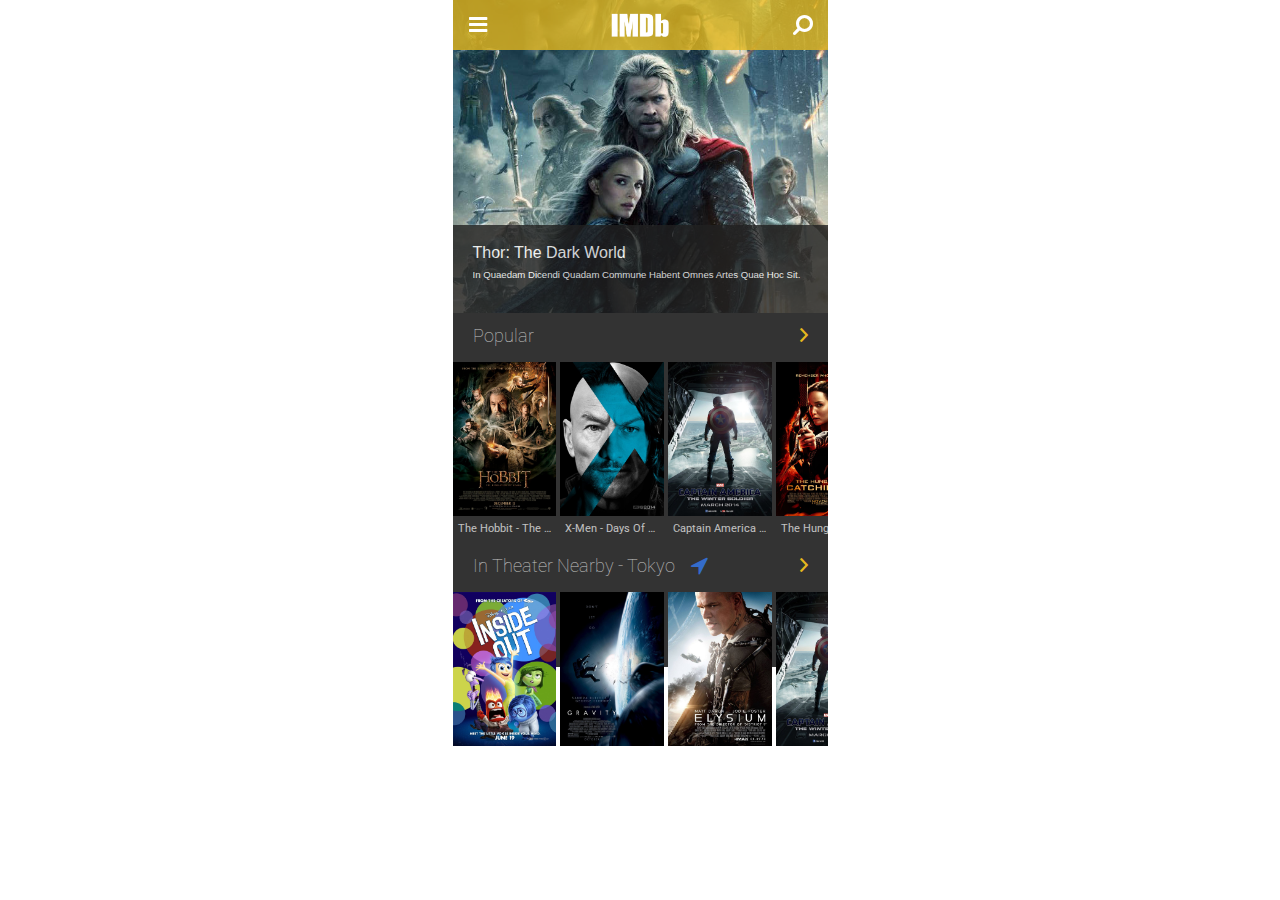
==== index.html @ d5edc2b2 "Change format of index page to iphone" ====
<!DOCTYPE html>
<html>
 <head lang="en">
   <title> IMDb Redesign App by Roy Soetantio </title>
   <meta charset="utf-8">
   <meta name="viewport" content="width = device-width, initial-scale=1">
   <link rel="stylesheet" type="text/css" href="assets/sass/main.css">
   <link rel="stylesheet" href="assets/sass/font-awesome/css/font-awesome.min.css">
   <link rel="stylesheet" href="assets/sass/ionicons/css/ionicons.min.css">
 </head>
 <body>
   <div class="page">
   <header class="header">
     <div class="header__top">
       <div class="i-container"><i class="fa fa-bars fa-lg" aria-hidden="true"></i></div>
       <div class="logo__container">
         <a href="index.html"><img class="logo__img" src="assets/images/imdb_logo_noborder.png"></a>
       </div>
       <div class="search__container">
         <input class="search__input" type="search" placeholder="Search" autofocus>
       </div>
       <div class="i-container"><i class="fa fa-search fa-lg fa-rotate-90" aria-hidden="true"></i></div>
     </div>
     <nav class="nav header__nav is-hidden">
       <ul class="nav__list">
         <li class="nav__item"><a class="nav__link active" href="movie.html">movies</a></li>
         <li class="nav__item"><a class="nav__link" href="tv.html">TV</a></li>
         <li class="nav__item"><a class="nav__link" href="celeb.html">celebs</a></li>
       </ul>
     </nav>
   </header>
   <section class="hero slider">
     <div class="hero__wrap slide-viewer">
       <div class="slide-group">
         <div class="hero__slide">
           <picture>
             <source media="(min-width: 900px)" srcset="assets/images/thor_poster_resize.jpg">
             <source media="(min-width: 650px)" srcset="assets/images/thor_poster_resize.jpg">
               <a href="thor.html">
                 <img class="hero__img" src="assets/images/thor_poster_resize.jpg" alt="X as Thors holding Natalie Portman as Y on the movie banner" sizes="100vw">
               </a>
           </picture>
           <div class="hero__title"> Thor: the dark world <br>
             <span class="hero__sub">
               In quaedam dicendi quadam commune habent omnes artes quae hoc sit.
             </span>
           </div>
         </div>
         <div class="hero__slide hero__slide2">
          <picture>
            <source media="(min-width: 900px)" srcset="assets/images/croods_poster_bis_resize.jpg">
            <source media="(min-width: 650px)" srcset="assets/images/croods_poster_bis_resize.jpg">
              <a href="croods.html">
                <img class="hero__img" src="assets/images/croods_poster_bis_resize.jpg" alt="the croods poster" sizes="100vw">
              </a>
          </picture>
          <div class="hero__title"> The Croods <br>
            <span class="hero__sub">
              In quaedam dicendi quadam commune habent omnes artes quae hoc sit.
            </span>
          </div>
         </div>
         <div class="hero__slide hero__slide3">
          <picture>
            <source media="(min-width: 900px)" srcset="assets/images/john_wick_2_poster_resize.jpg">
            <source media="(min-width: 650px)" srcset="assets/images/john_wick_2_poster_resize.jpg">
              <a href="johnwick2.html">
                <img class="hero__img" src="assets/images/john_wick_2_poster_resize.jpg" alt="John Wick 2 poster" sizes="100vw">
              </a>
          </picture>
          <div class="hero__title"> John Wick 2 <br>
           <span class="hero__sub">
             In quaedam dicendi quadam commune habent omnes artes quae hoc sit.
           </span>
         </div>
        </div>
       </div><!-- slide-group -->
       <div class="slide-buttons"></div>
     </div><!-- slide-viewer -->
   </section>
   <section>
     <div class="section__title">
       <h3 class="section__name">popular</h3>
       <div class="icon__greater ion-chevron-right"></div>
     </div>
   </section>
   <section class="posters__window">
     <div class="posters__container">
       <div class="poster">
         <img class="poster__img"
         src="assets/images/the_hobbit_poster.jpg"
         alt="the hobbit - the desolation of smaug poster"
         size= "33vw">
         <h5 class="poster__name"> the hobbit - the desolation of smaug </h5>
       </div>
       <div class="poster">
         <img class="poster__img"
         src="assets/images/xmen_days_poster.jpg"
         alt="x-men - days of future past poster"
         size= "33vw">
         <h5 class="poster__name"> x-men - days of future past </h5>
       </div>
       <div class="poster">
         <img class="poster__img"
         src="assets/images/captain_america_winter_poster.jpg"
         alt="captain america - winter soldier poster"
         size= "33vw">
         <h5 class="poster__name"> captain america - winter soldier </h5>
       </div>
       <div class="poster">
         <img class="poster__img"
         src="assets/images/hunger_games_poster.jpg"
         alt="the hunger games - catching fire poster"
         size= "33vw">
         <h5 class="poster__name"> the hunger games - catching fire </h5>
       </div>
       <div class="poster">
         <img class="poster__img"
         src="assets/images/croods_poster.jpg"
         alt="the croods poster"
         size= "33vw">
         <h5 class="poster__name"> the croods </h5>
       </div>
       <div class="poster">
         <img class="poster__img"
         src="assets/images/john_wick_2_poster.jpg"
         alt="john wick 2 poster"
         size= "33vw">
         <h5 class="poster__name"> john wick 2 </h5>
       </div>
       <div class="poster">
         <img class="poster__img"
         src="assets/images/blade_runner_2049_poster.jpg"
         alt="blade runner 2049 poster"
         size= "33vw">
         <h5 class="poster__name"> blade runner 2049 </h5>
       </div>
     </div>
   </section>
   <section>
     <div class="section__title">
       <h3 class="section__name"> in theater nearby - tokyo</h3>
       <i class="fa-lg fa fa-location-arrow" aria-hidden="true"></i>
       <div class="icon__greater ion-chevron-right"></div>
     </div>
   </section>
   <section class="posters__window">
     <div class="posters__container">
       <div class="poster">
         <img class="poster__img"
         src="assets/images/inside_out_poster.jpg"
         alt="inside out poster"
         size= "33vw">
         <h5 class="poster__name"> inside out </h5>
       </div>
       <div class="poster">
         <img class="poster__img"
         src="assets/images/gravity_poster.jpg"
         alt="gravity poster"
         size= "33vw">
         <h5 class="poster__name"> gravity </h5>
       </div>
       <div class="poster">
         <img class="poster__img"
         src="assets/images/elysium_poster.jpg"
         alt="elysium poster"
         size= "33vw">
         <h5 class="poster__name"> elysium </h5>
       </div>
       <div class="poster">
         <img class="poster__img"
         src="assets/images/captain_america_winter_poster.jpg"
         alt="the hunger games - mockingjay part 2 poster"
         size= "33vw">
         <h5 class="poster__name"> the hunger games - mockingjay part 2 </h5>
       </div>
       <div class="poster">
         <img class="poster__img"
         src="assets/images/captain_america_winter_poster.jpg"
         alt="the hunger games - mockingjay part 2 poster"
         size= "33vw">
         <h5 class="poster__name"> the hunger games - mockingjay part 2 </h5>
       </div>
       <div class="poster">
         <img class="poster__img"
         src="assets/images/captain_america_winter_poster.jpg"
         alt="the hunger games - mockingjay part 2 poster"
         size= "33vw">
         <h5 class="poster__name"> the hunger games - mockingjay part 2 </h5>
       </div>
       <div class="poster">
         <img class="poster__img"
         src="assets/images/captain_america_winter_poster.jpg"
         alt="the hunger games - mockingjay part 2 poster"
         size= "33vw">
         <h5 class="poster__name"> the hunger games - mockingjay part 2 </h5>
       </div>
     </div>
   </section>
   <section>
   </div>

     <script src="assets/scripts/jquery-3.2.1.min.js"></script>
   <script src="assets/scripts/main.js"></script>
 </body>
 </html>
---- assets/sass/main.css ----
/* ----------------------------------------------- RESET
*/
/* http://meyerweb.com/eric/tools/css/reset/
   2. v2.0 | 20110126 License: none (public domain)
*/
@import url("https://fonts.googleapis.com/css?family=Roboto:100,400,700");
@import url("https://fonts.googleapis.com/css?family=Roboto");
html, body, div, span, applet, object, iframe,
h1, h2, h3, h4, h5, h6, p, blockquote, pre,
a, abbr, acronym, address, big, cite, code,
del, dfn, em, img, ins, kbd, q, s, samp,
small, strike, strong, sub, sup, tt, var,
b, u, i, center,
dl, dt, dd, ol, ul, li,
fieldset, form, label, legend,
table, caption, tbody, tfoot, thead, tr, th, td,
article, aside, canvas, details, embed,
figure, figcaption, footer, header, hgroup,
menu, nav, output, ruby, section, summary,
time, mark, audio, video {
  margin: 0;
  padding: 0;
  border: 0;
  font-size: 100%;
  font: inherit;
  vertical-align: baseline; }

/* HTML5 display-role reset for older browsers */
article, aside, details, figcaption, figure,
footer, header, hgroup, menu, nav, section {
  display: block; }

body {
  line-height: 1; }

ol, ul {
  list-style: none; }

blockquote, q {
  quotes: none; }

blockquote:before, blockquote:after,
q:before, q:after {
  content: '';
  content: none; }

table {
  border-collapse: collapse;
  border-spacing: 0; }

/* ---------------------------------------------- LAYOUT
*/
.clearfix:before,
.clearfix:after {
  content: "";
  display: table; }

.clearfix:after {
  clear: both; }

.clearfix {
  clear: both;
  *zoom: 1; }

.logo__container, .search__container, .i-container {
  min-height: 50px;
  min-width: 50px;
  line-height: 50px; }

.logo__container, .search__container {
  color: #fff;
  text-align: center; }

.hero__title, .hero__sub, .section__name, .poster__name, .title__name_date, .infos__items {
  white-space: nowrap;
  text-overflow: ellipsis;
  overflow: hidden; }

/* ------------------------------------------------ BASE
*/
.page {
  position: relative;
  max-width: 375px;
  height: 667px;
  margin: 0 auto;
  background-color: #333;
  color: #fff; }

a {
  display: block;
  text-decoration: none;
  color: #212121; }

img {
  display: block;
  max-width: 100%;
  height: auto; }

.i-container {
  max-height: 50px;
  max-width: 50px;
  text-align: center;
  cursor: pointer; }

/* ------------------------------------------- typo
(on a 16pixels font-size format)
*/
body {
  font-family: Arial, Helvetica, sans-serif;
  font-size: 16px;
  line-height: 1.5;
  font-weight: 400; }

h1 {
  font-size: 32px; }

h2 {
  font-size: 24px; }

h3 {
  font-size: 18px; }

h4 {
  font-size: 16px; }

h5 {
  font-size: 14px; }

h6 {
  font-size: 13px; }

strong {
  font-weight: 700; }

cite, em {
  font-style: italic; }

/* ---------------------------------------------- LAYOUT
*/
*,
*::before,
*::after {
  -webkit-box-sizing: border-box;
  -moz-box-sizing: border-box;
  -ms-box-sizing: border-box; }

/* --------------------------------------------- MODULES
*/
/* ---------------------------------- header-top
*/
.header {
  position: fixed;
  width: 375px;
  background-color: #e6b91e;
  /*for browser support if transparent not supported*/
  background-color: rgba(230, 185, 30, 0.8);
  z-index: 6; }

.header__top {
  display: flex; }

.logo__container {
  display: flex;
  width: calc(100% - 100px);
  justify-content: center;
  align-items: center; }

.logo__img {
  max-width: 70px;
  max-height: 70px; }

.search__container {
  display: none;
  width: calc(100% - 70px - 50px);
  padding: 0 10px; }

.search__input {
  width: 100%;
  outline: none;
  border: none;
  border-bottom: 1px solid #fff;
  background-color: transparent;
  color: #fff;
  font-size: 1em;
  text-transform: capitalize; }

.search__input::placeholder {
  color: #fff; }

/* ----------------------------------------- nav
*/
.nav__list {
  display: flex;
  padding: 5px; }

.nav__item {
  flex: 1;
  text-align: center; }

.nav__link {
  flex: 1;
  padding: 5px;
  border-radius: 4px;
  border-right: 1px solid rgba(230, 185, 30, 0.7);
  background-color: rgba(0, 0, 0, 0.2);
  color: #fff;
  text-transform: capitalize;
  font-family: "Calibri", sans-serif;
  font-size: 0.9em; }

.nav__link.active, .nav__link:hover {
  background-color: #fff;
  opacity: .9;
  color: #000; }

/* ---------------------------------------- hero
*/
.slide-viewer,
.hero__window {
  position: relative;
  overflow: hidden; }

.slide-group {
  width: 300%;
  display: flex;
  flex-wrap: nowrap; }

.hero__slide {
  display: none;
  width: calc(100%/3); }
  .hero__slide:first-child {
    display: block; }

.hero__content {
  width: 100vw;
  border-bottom: 2px solid #e6b91e; }

.hero__img {
  width: 100vw; }

.hero__title {
  position: absolute;
  bottom: 0;
  width: 100%;
  /* for the hero__title ellipsis to work */
  padding: 20px 20px 30px;
  background-color: #212121;
  opacity: 0.8;
  color: #fff;
  text-transform: capitalize;
  font-family: "Lucida Grande", sans-serif;
  font-size: 1em;
  font-weight: 400;
  line-height: 1;
  z-index: 1; }

.hero__sub {
  display: inline-block;
  /* for the hero__title ellipsis to work */
  width: 100%;
  /* for the hero__title ellipsis to work */
  margin-top: 9px;
  font-size: .6em;
  line-height: 1; }

.slide-buttons {
  position: absolute;
  bottom: 0;
  width: 100vw;
  text-align: center;
  z-index: 2; }

.slide_btn {
  border: none;
  outline: 0;
  background: none;
  color: silver;
  font-size: 150%;
  line-height: 0.5em;
  opacity: 0.8; }

.slide_btn.active, .slide_btn:hover {
  border: none;
  color: #e6b91e;
  cursor: pointer; }

/* ------------------------------------- section
*/
.section__title {
  display: flex;
  justify-content: flex-start;
  align-items: center;
  padding: 10px 20px; }

.section__name, .poster__name, .title__name_date, .infos__items {
  font-family: 'Roboto', sans-serif;
  font-weight: 100;
  font-size: 1.1em;
  opacity: 0.7;
  text-transform: capitalize; }

.section__title i:only-of-type {
  color: #346CCB;
  /*color: $main-bg;*/
  min-width: 50px;
  text-align: center; }

.icon__greater {
  color: #e6b91e;
  margin-left: auto; }

/* ------------------------------------- posters
*/
.posters__window {
  width: 100%;
  overflow-x: scroll;
  white-space: nowrap; }

.posters__container {
  width: 200%;
  display: flex;
  flex-wrap: nowrap; }

.poster {
  display: inline-block;
  width: calc((100% - 3%)/7);
  max-width: 214px;
  margin-right: .5%;
  border-top: 3px solid transparent; }
  .poster:last-child {
    margin-right: 0; }
  .poster:hover {
    background-color: #212121;
    opacity: 0.8;
    border-radius: 0 0 5px 5px;
    border-top: 3px solid #e6b91e; }

.poster__name {
  padding: 5px;
  font-size: .7em;
  font-weight: 400;
  letter-spacing: normal; }

/* --------------------------------------- title
*/
.title__overview {
  margin-top: 10px; }

.title__watchlist > i {
  height: 50px;
  line-height: 50px;
  font-size: 50px;
  color: #e6b91e; }

.title__watchlist {
  display: inline-block;
  vertical-align: top;
  margin-left: calc(20px - (50px - 32.5px)/2);
  /* 20px margin without the space on the left of the icon (50px of container - 32.5 of icon and /2 to get one side)*/ }

#addToWatchlist {
  background-color: #e6b91e;
  border-radius: 10px;
  font-family: 'Roboto', sans-serif;
  font-size: 0.9em; }

#addToWatchlist i {
  color: green; }

.title__details {
  display: inline-block;
  vertical-align: top;
  height: 50px;
  letter-spacing: 0.08em; }

.title__name {
  text-transform: capitalize; }

.title__name_date {
  font-size: 1em; }

.infos__list {
  display: flex;
  align-items: center; }

.infos__items {
  padding: 0 5px;
  margin-right: 4px;
  font-size: 0.6em;
  border: 1px solid rgba(255, 255, 255, 0.7);
  border-radius: 8px; }

.infos__items_time {
  border: inherit; }

.title__synop {
  padding: 15px 20px;
  font-family: 'Roboto', sans-serif;
  font-weight: 100;
  font-size: 0.9em;
  text-align: justify;
  opacity: 0.8; }

.media {
  display: flex;
  flex-wrap: nowrap;
  width: 100%; }

.media__trailer {
  position: relative;
  width: 50%;
  margin-right: 1%; }
  .media__trailer a {
    color: #fff; }
  .media__trailer .i-container {
    position: absolute;
    top: calc(50% - (50px/2));
    left: calc(50% - (50px/2));
    opacity: 0.5; }
    .media__trailer .i-container:hover {
      opacity: 0.8; }
  .media__trailer .infos__items {
    position: absolute;
    top: 10%;
    left: 5%;
    color: #fff;
    opacity: 1; }

.media__pictures {
  position: relative;
  width: 50%; }
  .media__pictures a {
    color: #fff; }
  .media__pictures .i-container {
    position: absolute;
    top: calc(50% - (50px/2));
    left: calc(50% - (50px/2));
    opacity: 0.3; }
    .media__pictures .i-container:hover {
      opacity: 0.6; }
  .media__pictures .infos__items {
    position: absolute;
    top: 10%;
    left: 5%;
    color: #fff;
    opacity: 1; }

/* --------------------------------------------- STATES
*/
.is-hidden {
  display: none; }

.is-active {
  display: block; }

/*# sourceMappingURL=main.css.map */
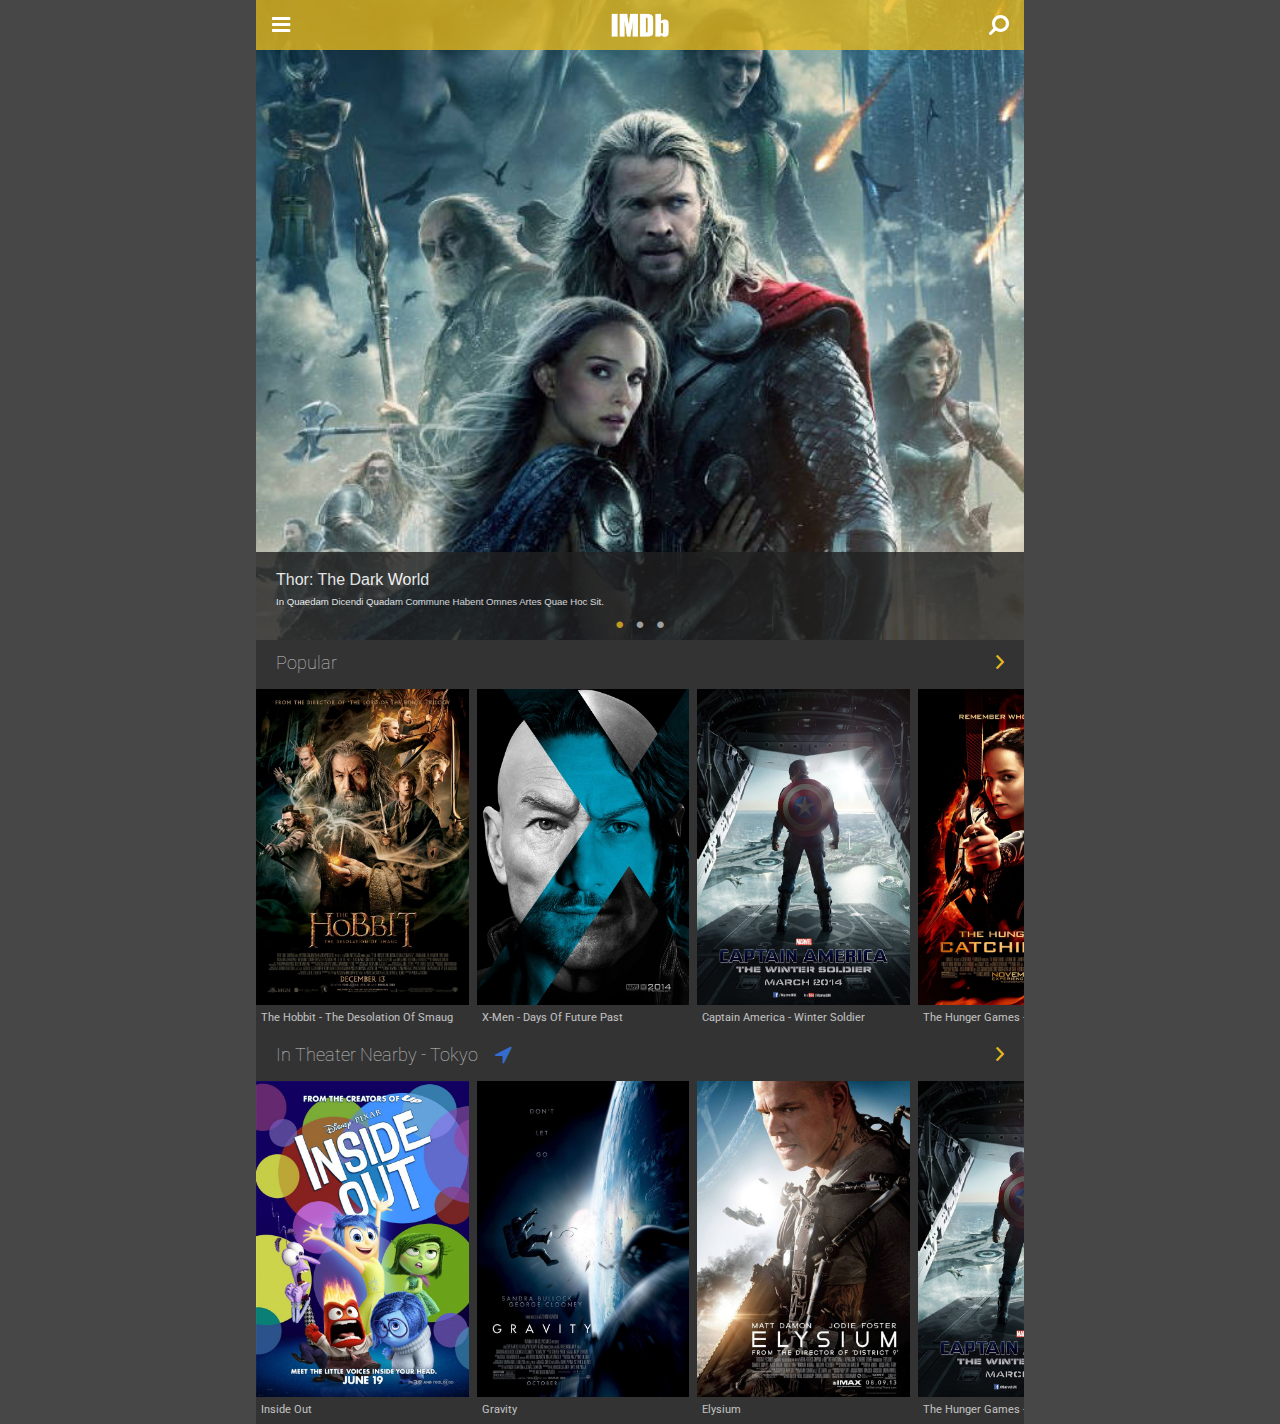
==== commit f7ec0794: "Set all the design to be responsive between 300px and 768px." ====
--- a/index.html
+++ b/index.html
@@ -10,197 +10,195 @@
  </head>
  <body>
    <div class="page">
-   <header class="header">
-     <div class="header__top">
-       <div class="i-container"><i class="fa fa-bars fa-lg" aria-hidden="true"></i></div>
-       <div class="logo__container">
-         <a href="index.html"><img class="logo__img" src="assets/images/imdb_logo_noborder.png"></a>
-       </div>
-       <div class="search__container">
-         <input class="search__input" type="search" placeholder="Search" autofocus>
-       </div>
-       <div class="i-container"><i class="fa fa-search fa-lg fa-rotate-90" aria-hidden="true"></i></div>
-     </div>
-     <nav class="nav header__nav is-hidden">
-       <ul class="nav__list">
-         <li class="nav__item"><a class="nav__link active" href="movie.html">movies</a></li>
-         <li class="nav__item"><a class="nav__link" href="tv.html">TV</a></li>
-         <li class="nav__item"><a class="nav__link" href="celeb.html">celebs</a></li>
-       </ul>
-     </nav>
-   </header>
-   <section class="hero slider">
-     <div class="hero__wrap slide-viewer">
-       <div class="slide-group">
-         <div class="hero__slide">
-           <picture>
-             <source media="(min-width: 900px)" srcset="assets/images/thor_poster_resize.jpg">
-             <source media="(min-width: 650px)" srcset="assets/images/thor_poster_resize.jpg">
-               <a href="thor.html">
-                 <img class="hero__img" src="assets/images/thor_poster_resize.jpg" alt="X as Thors holding Natalie Portman as Y on the movie banner" sizes="100vw">
-               </a>
-           </picture>
-           <div class="hero__title"> Thor: the dark world <br>
+     <header class="header">
+       <div class="header__top">
+         <div class="i-container"><i class="fa fa-bars fa-lg" aria-hidden="true"></i></div>
+         <div class="logo__container">
+           <a href="index.html"><img class="logo__img" src="assets/images/imdb_logo_noborder.png"></a>
+         </div>
+         <div class="search__container">
+           <input class="search__input" type="search" placeholder="Search" autofocus>
+         </div>
+         <div class="i-container"><i class="fa fa-search fa-lg fa-rotate-90" aria-hidden="true"></i></div>
+       </div>
+       <nav class="nav header__nav is-hidden">
+         <ul class="nav__list">
+           <li class="nav__item"><a class="nav__link active" href="movie.html">movies</a></li>
+           <li class="nav__item"><a class="nav__link" href="tv.html">TV</a></li>
+           <li class="nav__item"><a class="nav__link" href="celeb.html">celebs</a></li>
+         </ul>
+       </nav>
+     </header>
+     <section class="hero slider">
+       <div class="hero__wrap slide-viewer">
+         <div class="slide-group">
+           <div class="hero__slide">
+             <picture>
+               <source media="(min-width: 900px)" srcset="assets/images/thor_poster_resize.jpg">
+               <source media="(min-width: 650px)" srcset="assets/images/thor_poster_resize.jpg">
+                 <a href="thor.html">
+                   <img class="hero__img" src="assets/images/thor_poster_resize.jpg" alt="X as Thors holding Natalie Portman as Y on the movie banner" sizes="100vw">
+                 </a>
+             </picture>
+             <div class="hero__title"> Thor: the dark world <br>
+               <span class="hero__sub">
+                 In quaedam dicendi quadam commune habent omnes artes quae hoc sit.
+               </span>
+             </div>
+           </div>
+           <div class="hero__slide hero__slide2">
+            <picture>
+              <source media="(min-width: 900px)" srcset="assets/images/croods_poster_bis_resize.jpg">
+              <source media="(min-width: 650px)" srcset="assets/images/croods_poster_bis_resize.jpg">
+                <a href="croods.html">
+                  <img class="hero__img" src="assets/images/croods_poster_bis_resize.jpg" alt="the croods poster" sizes="100vw">
+                </a>
+            </picture>
+            <div class="hero__title"> The Croods <br>
+              <span class="hero__sub">
+                In quaedam dicendi quadam commune habent omnes artes quae hoc sit.
+              </span>
+            </div>
+           </div>
+           <div class="hero__slide hero__slide3">
+            <picture>
+              <source media="(min-width: 900px)" srcset="assets/images/john_wick_2_poster_resize.jpg">
+              <source media="(min-width: 650px)" srcset="assets/images/john_wick_2_poster_resize.jpg">
+                <a href="johnwick2.html">
+                  <img class="hero__img" src="assets/images/john_wick_2_poster_resize.jpg" alt="John Wick 2 poster" sizes="100vw">
+                </a>
+            </picture>
+            <div class="hero__title"> John Wick 2 <br>
              <span class="hero__sub">
                In quaedam dicendi quadam commune habent omnes artes quae hoc sit.
              </span>
            </div>
-         </div>
-         <div class="hero__slide hero__slide2">
-          <picture>
-            <source media="(min-width: 900px)" srcset="assets/images/croods_poster_bis_resize.jpg">
-            <source media="(min-width: 650px)" srcset="assets/images/croods_poster_bis_resize.jpg">
-              <a href="croods.html">
-                <img class="hero__img" src="assets/images/croods_poster_bis_resize.jpg" alt="the croods poster" sizes="100vw">
-              </a>
-          </picture>
-          <div class="hero__title"> The Croods <br>
-            <span class="hero__sub">
-              In quaedam dicendi quadam commune habent omnes artes quae hoc sit.
-            </span>
           </div>
-         </div>
-         <div class="hero__slide hero__slide3">
-          <picture>
-            <source media="(min-width: 900px)" srcset="assets/images/john_wick_2_poster_resize.jpg">
-            <source media="(min-width: 650px)" srcset="assets/images/john_wick_2_poster_resize.jpg">
-              <a href="johnwick2.html">
-                <img class="hero__img" src="assets/images/john_wick_2_poster_resize.jpg" alt="John Wick 2 poster" sizes="100vw">
-              </a>
-          </picture>
-          <div class="hero__title"> John Wick 2 <br>
-           <span class="hero__sub">
-             In quaedam dicendi quadam commune habent omnes artes quae hoc sit.
-           </span>
-         </div>
-        </div>
-       </div><!-- slide-group -->
-       <div class="slide-buttons"></div>
-     </div><!-- slide-viewer -->
-   </section>
-   <section>
-     <div class="section__title">
-       <h3 class="section__name">popular</h3>
-       <div class="icon__greater ion-chevron-right"></div>
-     </div>
-   </section>
-   <section class="posters__window">
-     <div class="posters__container">
-       <div class="poster">
-         <img class="poster__img"
-         src="assets/images/the_hobbit_poster.jpg"
-         alt="the hobbit - the desolation of smaug poster"
-         size= "33vw">
-         <h5 class="poster__name"> the hobbit - the desolation of smaug </h5>
-       </div>
-       <div class="poster">
-         <img class="poster__img"
-         src="assets/images/xmen_days_poster.jpg"
-         alt="x-men - days of future past poster"
-         size= "33vw">
-         <h5 class="poster__name"> x-men - days of future past </h5>
-       </div>
-       <div class="poster">
-         <img class="poster__img"
-         src="assets/images/captain_america_winter_poster.jpg"
-         alt="captain america - winter soldier poster"
-         size= "33vw">
-         <h5 class="poster__name"> captain america - winter soldier </h5>
-       </div>
-       <div class="poster">
-         <img class="poster__img"
-         src="assets/images/hunger_games_poster.jpg"
-         alt="the hunger games - catching fire poster"
-         size= "33vw">
-         <h5 class="poster__name"> the hunger games - catching fire </h5>
-       </div>
-       <div class="poster">
-         <img class="poster__img"
-         src="assets/images/croods_poster.jpg"
-         alt="the croods poster"
-         size= "33vw">
-         <h5 class="poster__name"> the croods </h5>
-       </div>
-       <div class="poster">
-         <img class="poster__img"
-         src="assets/images/john_wick_2_poster.jpg"
-         alt="john wick 2 poster"
-         size= "33vw">
-         <h5 class="poster__name"> john wick 2 </h5>
-       </div>
-       <div class="poster">
-         <img class="poster__img"
-         src="assets/images/blade_runner_2049_poster.jpg"
-         alt="blade runner 2049 poster"
-         size= "33vw">
-         <h5 class="poster__name"> blade runner 2049 </h5>
-       </div>
-     </div>
-   </section>
-   <section>
-     <div class="section__title">
-       <h3 class="section__name"> in theater nearby - tokyo</h3>
-       <i class="fa-lg fa fa-location-arrow" aria-hidden="true"></i>
-       <div class="icon__greater ion-chevron-right"></div>
-     </div>
-   </section>
-   <section class="posters__window">
-     <div class="posters__container">
-       <div class="poster">
-         <img class="poster__img"
-         src="assets/images/inside_out_poster.jpg"
-         alt="inside out poster"
-         size= "33vw">
-         <h5 class="poster__name"> inside out </h5>
-       </div>
-       <div class="poster">
-         <img class="poster__img"
-         src="assets/images/gravity_poster.jpg"
-         alt="gravity poster"
-         size= "33vw">
-         <h5 class="poster__name"> gravity </h5>
-       </div>
-       <div class="poster">
-         <img class="poster__img"
-         src="assets/images/elysium_poster.jpg"
-         alt="elysium poster"
-         size= "33vw">
-         <h5 class="poster__name"> elysium </h5>
-       </div>
-       <div class="poster">
-         <img class="poster__img"
-         src="assets/images/captain_america_winter_poster.jpg"
-         alt="the hunger games - mockingjay part 2 poster"
-         size= "33vw">
-         <h5 class="poster__name"> the hunger games - mockingjay part 2 </h5>
-       </div>
-       <div class="poster">
-         <img class="poster__img"
-         src="assets/images/captain_america_winter_poster.jpg"
-         alt="the hunger games - mockingjay part 2 poster"
-         size= "33vw">
-         <h5 class="poster__name"> the hunger games - mockingjay part 2 </h5>
-       </div>
-       <div class="poster">
-         <img class="poster__img"
-         src="assets/images/captain_america_winter_poster.jpg"
-         alt="the hunger games - mockingjay part 2 poster"
-         size= "33vw">
-         <h5 class="poster__name"> the hunger games - mockingjay part 2 </h5>
-       </div>
-       <div class="poster">
-         <img class="poster__img"
-         src="assets/images/captain_america_winter_poster.jpg"
-         alt="the hunger games - mockingjay part 2 poster"
-         size= "33vw">
-         <h5 class="poster__name"> the hunger games - mockingjay part 2 </h5>
-       </div>
-     </div>
-   </section>
-   <section>
+         </div><!-- slide-group -->
+         <div class="slide-buttons"></div>
+       </div><!-- slide-viewer -->
+     </section>
+     <section>
+       <div class="section__title">
+         <h3 class="section__name">popular</h3>
+         <div class="icon__greater ion-chevron-right"></div>
+       </div>
+     </section>
+     <section class="posters__window">
+       <div class="posters__container">
+         <div class="poster">
+           <img class="poster__img"
+           src="assets/images/the_hobbit_poster.jpg"
+           alt="the hobbit - the desolation of smaug poster"
+           size= "33vw">
+           <h5 class="poster__name"> the hobbit - the desolation of smaug </h5>
+         </div>
+         <div class="poster">
+           <img class="poster__img"
+           src="assets/images/xmen_days_poster.jpg"
+           alt="x-men - days of future past poster"
+           size= "33vw">
+           <h5 class="poster__name"> x-men - days of future past </h5>
+         </div>
+         <div class="poster">
+           <img class="poster__img"
+           src="assets/images/captain_america_winter_poster.jpg"
+           alt="captain america - winter soldier poster"
+           size= "33vw">
+           <h5 class="poster__name"> captain america - winter soldier </h5>
+         </div>
+         <div class="poster">
+           <img class="poster__img"
+           src="assets/images/hunger_games_poster.jpg"
+           alt="the hunger games - catching fire poster"
+           size= "33vw">
+           <h5 class="poster__name"> the hunger games - catching fire </h5>
+         </div>
+         <div class="poster">
+           <img class="poster__img"
+           src="assets/images/croods_poster.jpg"
+           alt="the croods poster"
+           size= "33vw">
+           <h5 class="poster__name"> the croods </h5>
+         </div>
+         <div class="poster">
+           <img class="poster__img"
+           src="assets/images/john_wick_2_poster.jpg"
+           alt="john wick 2 poster"
+           size= "33vw">
+           <h5 class="poster__name"> john wick 2 </h5>
+         </div>
+         <div class="poster">
+           <img class="poster__img"
+           src="assets/images/blade_runner_2049_poster.jpg"
+           alt="blade runner 2049 poster"
+           size= "33vw">
+           <h5 class="poster__name"> blade runner 2049 </h5>
+         </div>
+       </div>
+     </section>
+     <section>
+       <div class="section__title">
+         <h3 class="section__name"> in theater nearby - tokyo</h3>
+         <i class="fa-lg fa fa-location-arrow" aria-hidden="true"></i>
+         <div class="icon__greater ion-chevron-right"></div>
+       </div>
+     </section>
+     <section class="posters__window">
+       <div class="posters__container">
+         <div class="poster">
+           <img class="poster__img"
+           src="assets/images/inside_out_poster.jpg"
+           alt="inside out poster"
+           size= "33vw">
+           <h5 class="poster__name"> inside out </h5>
+         </div>
+         <div class="poster">
+           <img class="poster__img"
+           src="assets/images/gravity_poster.jpg"
+           alt="gravity poster"
+           size= "33vw">
+           <h5 class="poster__name"> gravity </h5>
+         </div>
+         <div class="poster">
+           <img class="poster__img"
+           src="assets/images/elysium_poster.jpg"
+           alt="elysium poster"
+           size= "33vw">
+           <h5 class="poster__name"> elysium </h5>
+         </div>
+         <div class="poster">
+           <img class="poster__img"
+           src="assets/images/captain_america_winter_poster.jpg"
+           alt="the hunger games - mockingjay part 2 poster"
+           size= "33vw">
+           <h5 class="poster__name"> the hunger games - mockingjay part 2 </h5>
+         </div>
+         <div class="poster">
+           <img class="poster__img"
+           src="assets/images/captain_america_winter_poster.jpg"
+           alt="the hunger games - mockingjay part 2 poster"
+           size= "33vw">
+           <h5 class="poster__name"> the hunger games - mockingjay part 2 </h5>
+         </div>
+         <div class="poster">
+           <img class="poster__img"
+           src="assets/images/captain_america_winter_poster.jpg"
+           alt="the hunger games - mockingjay part 2 poster"
+           size= "33vw">
+           <h5 class="poster__name"> the hunger games - mockingjay part 2 </h5>
+         </div>
+         <div class="poster">
+           <img class="poster__img"
+           src="assets/images/captain_america_winter_poster.jpg"
+           alt="the hunger games - mockingjay part 2 poster"
+           size= "33vw">
+           <h5 class="poster__name"> the hunger games - mockingjay part 2 </h5>
+         </div>
+       </div>
+     </section>
    </div>
-
-     <script src="assets/scripts/jquery-3.2.1.min.js"></script>
+   <script src="assets/scripts/jquery-3.2.1.min.js"></script>
    <script src="assets/scripts/main.js"></script>
  </body>
  </html>
--- a/assets/sass/main.css
+++ b/assets/sass/main.css
@@ -78,12 +78,8 @@
 
 /* ------------------------------------------------ BASE
 */
-.page {
-  position: relative;
-  max-width: 375px;
-  height: 667px;
-  margin: 0 auto;
-  background-color: #333;
+body {
+  background-color: rgba(51, 51, 51, 0.9);
   color: #fff; }
 
 a {
@@ -148,14 +144,28 @@
 */
 /* ---------------------------------- header-top
 */
+.page {
+  position: relative;
+  /*for the header to adjust with fixed position*/
+  margin: 0 auto;
+  max-width: 768px;
+  /* no width. if page not 100%, nothing is responsive*/
+  min-width: 300px;
+  background-color: #333; }
+
 .header {
   position: fixed;
-  width: 375px;
+  width: 768px;
+  /*over 768px use fixed width so it adapts to */
   background-color: #e6b91e;
   /*for browser support if transparent not supported*/
   background-color: rgba(230, 185, 30, 0.8);
   z-index: 6; }
 
+@media (max-width: 768px) {
+  /* only to make the header responsive under 768px. the page merge with viewport under 768px so 100% is ok. 100vw too*/
+  .header {
+    width: 100%; } }
 .header__top {
   display: flex; }
 
@@ -236,7 +246,8 @@
   border-bottom: 2px solid #e6b91e; }
 
 .hero__img {
-  width: 100vw; }
+  width: 100vw;
+  min-width: 300px; }
 
 .hero__title {
   position: absolute;
@@ -266,7 +277,7 @@
 .slide-buttons {
   position: absolute;
   bottom: 0;
-  width: 100vw;
+  width: 100%;
   text-align: center;
   z-index: 2; }
 
@@ -322,7 +333,6 @@
   flex-wrap: nowrap; }
 
 .poster {
-  display: inline-block;
   width: calc((100% - 3%)/7);
   max-width: 214px;
   margin-right: .5%;
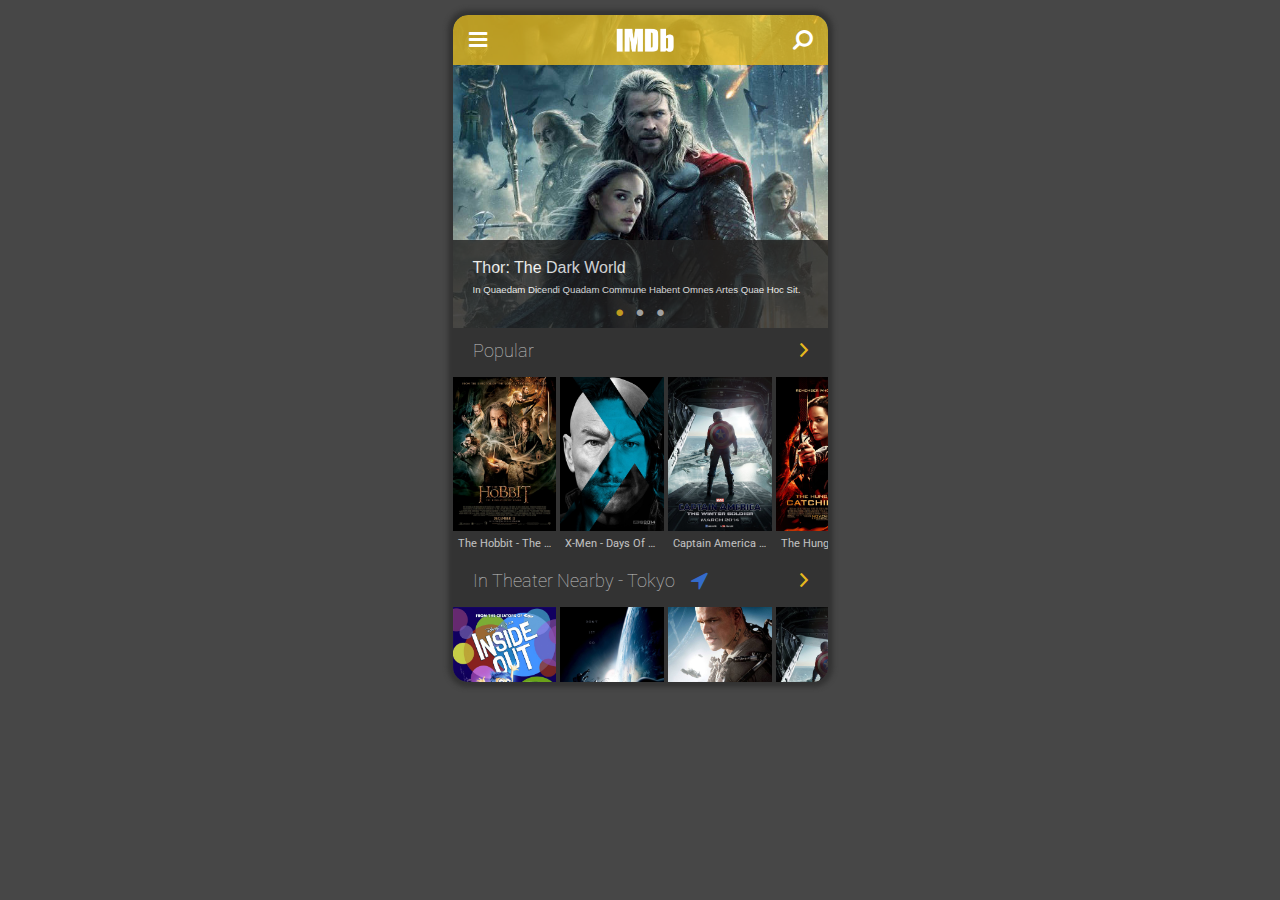
==== commit 11a885b6: "Modify links with no content to dead links on each page" ====
--- a/index.html
+++ b/index.html
@@ -23,9 +23,9 @@
        </div>
        <nav class="nav header__nav is-hidden">
          <ul class="nav__list">
-           <li class="nav__item"><a class="nav__link active" href="movie.html">movies</a></li>
-           <li class="nav__item"><a class="nav__link" href="tv.html">TV</a></li>
-           <li class="nav__item"><a class="nav__link" href="celeb.html">celebs</a></li>
+           <li class="nav__item"><a class="nav__link active" href="#movie">movies</a></li>
+           <li class="nav__item"><a class="nav__link" href="#tv">TV</a></li>
+           <li class="nav__item"><a class="nav__link" href="#celeb">celebs</a></li>
          </ul>
        </nav>
      </header>
@@ -197,8 +197,10 @@
          </div>
        </div>
      </section>
+     <section>
    </div>
-   <script src="assets/scripts/jquery-3.2.1.min.js"></script>
+
+     <script src="assets/scripts/jquery-3.2.1.min.js"></script>
    <script src="assets/scripts/main.js"></script>
  </body>
  </html>
--- a/assets/sass/main.css
+++ b/assets/sass/main.css
@@ -79,8 +79,7 @@
 /* ------------------------------------------------ BASE
 */
 body {
-  background-color: rgba(51, 51, 51, 0.9);
-  color: #fff; }
+  background-color: #474747; }
 
 a {
   display: block;
@@ -142,36 +141,35 @@
 
 /* --------------------------------------------- MODULES
 */
-/* ---------------------------------- header-top
-*/
 .page {
   position: relative;
-  /*for the header to adjust with fixed position*/
-  margin: 0 auto;
-  max-width: 768px;
-  /* no width. if page not 100%, nothing is responsive*/
-  min-width: 300px;
-  background-color: #333; }
-
+  width: 375px;
+  height: 667px;
+  margin: 15px auto;
+  box-shadow: 0 0 5px 5px #333;
+  background-color: #333;
+  border-radius: 15px;
+  color: #fff;
+  overflow-y: scroll; }
+
+/* ---------------------------------- header-top
+*/
 .header {
-  position: fixed;
-  width: 768px;
-  /*over 768px use fixed width so it adapts to */
+  position: absolute;
+  width: 375px;
   background-color: #e6b91e;
   /*for browser support if transparent not supported*/
   background-color: rgba(230, 185, 30, 0.8);
+  border-radius: 15px 15px 0 0;
   z-index: 6; }
 
-@media (max-width: 768px) {
-  /* only to make the header responsive under 768px. the page merge with viewport under 768px so 100% is ok. 100vw too*/
-  .header {
-    width: 100%; } }
 .header__top {
   display: flex; }
 
 .logo__container {
   display: flex;
   width: calc(100% - 100px);
+  padding-left: 10px;
   justify-content: center;
   align-items: center; }
 
@@ -242,12 +240,11 @@
     display: block; }
 
 .hero__content {
-  width: 100vw;
+  width: 100%;
   border-bottom: 2px solid #e6b91e; }
 
 .hero__img {
-  width: 100vw;
-  min-width: 300px; }
+  width: 100%; }
 
 .hero__title {
   position: absolute;
@@ -333,6 +330,7 @@
   flex-wrap: nowrap; }
 
 .poster {
+  display: inline-block;
   width: calc((100% - 3%)/7);
   max-width: 214px;
   margin-right: .5%;
@@ -395,10 +393,11 @@
 
 .infos__items {
   padding: 0 5px;
-  margin-right: 4px;
+  margin: 1px 3px 0 0;
   font-size: 0.6em;
   border: 1px solid rgba(255, 255, 255, 0.7);
-  border-radius: 8px; }
+  border-radius: 8px;
+  cursor: pointer; }
 
 .infos__items_time {
   border: inherit; }
@@ -407,7 +406,7 @@
   padding: 15px 20px;
   font-family: 'Roboto', sans-serif;
   font-weight: 100;
-  font-size: 0.9em;
+  font-size: 0.8em;
   text-align: justify;
   opacity: 0.8; }
 
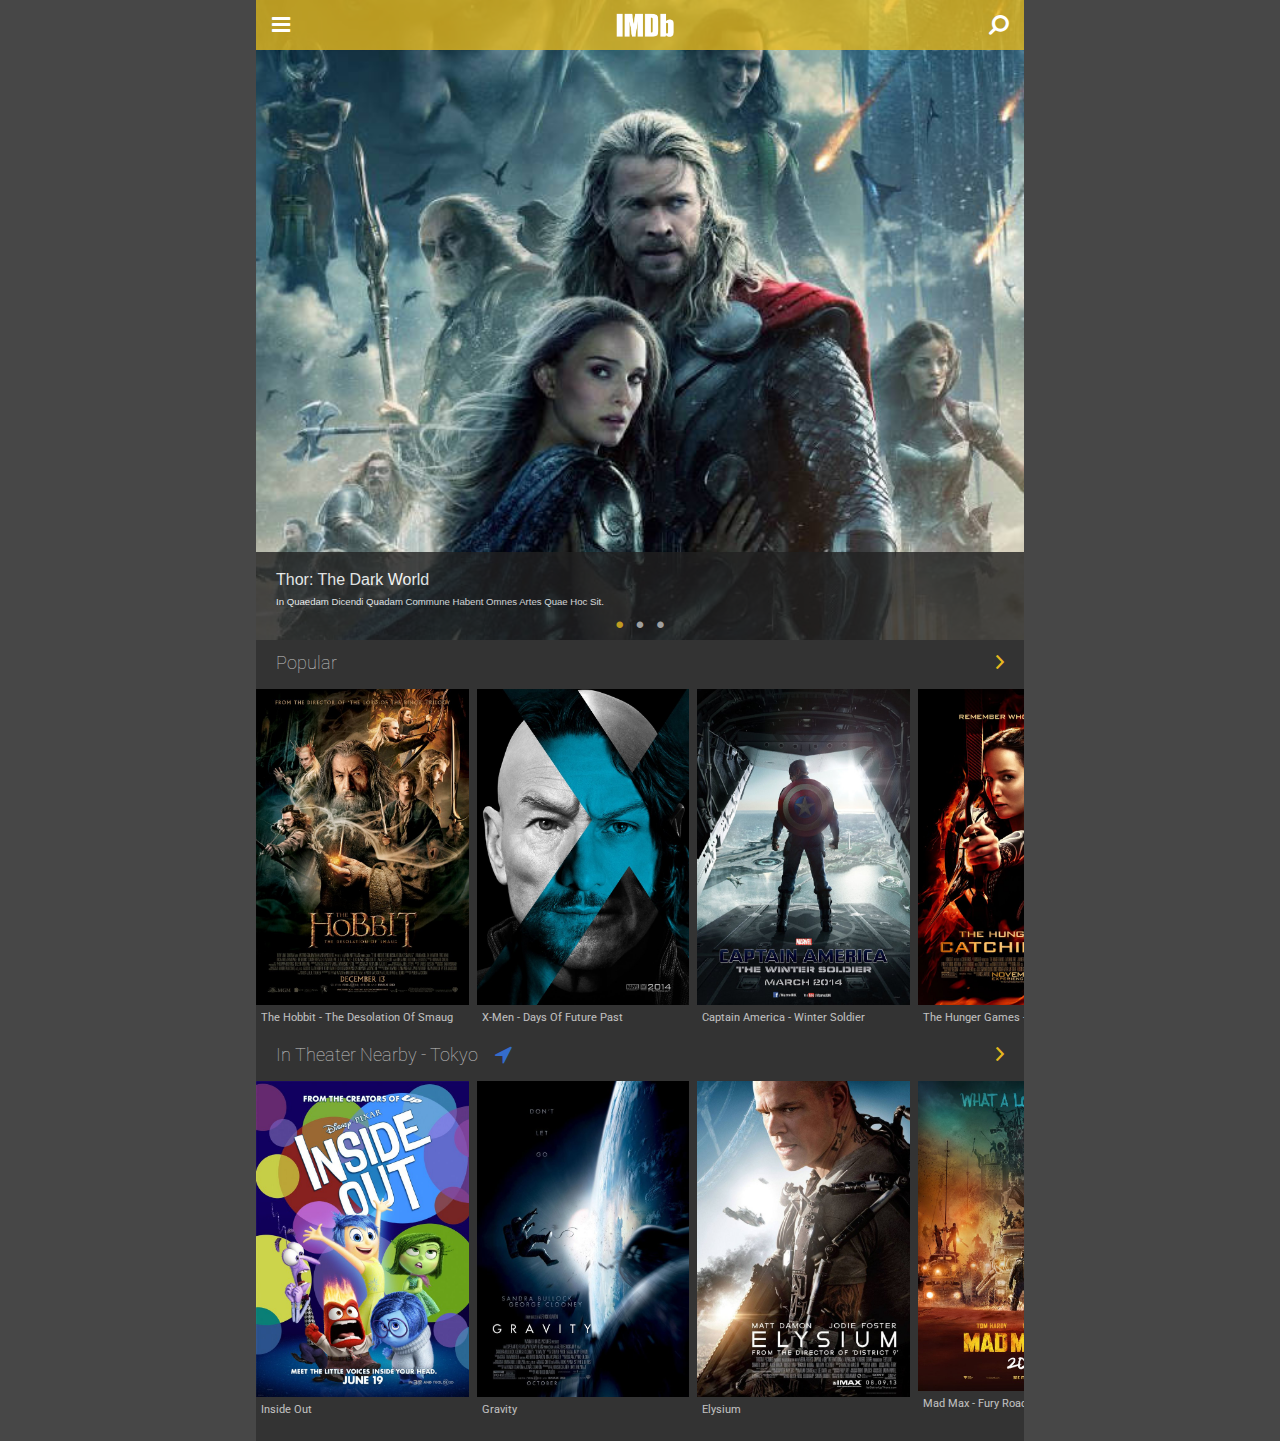
==== commit 965fbd76: "change one movie page. modify links to dead links. change movies on index page" ====
--- a/index.html
+++ b/index.html
@@ -169,38 +169,36 @@
          </div>
          <div class="poster">
            <img class="poster__img"
-           src="assets/images/captain_america_winter_poster.jpg"
-           alt="the hunger games - mockingjay part 2 poster"
-           size= "33vw">
-           <h5 class="poster__name"> the hunger games - mockingjay part 2 </h5>
-         </div>
-         <div class="poster">
-           <img class="poster__img"
-           src="assets/images/captain_america_winter_poster.jpg"
-           alt="the hunger games - mockingjay part 2 poster"
-           size= "33vw">
-           <h5 class="poster__name"> the hunger games - mockingjay part 2 </h5>
-         </div>
-         <div class="poster">
-           <img class="poster__img"
-           src="assets/images/captain_america_winter_poster.jpg"
-           alt="the hunger games - mockingjay part 2 poster"
-           size= "33vw">
-           <h5 class="poster__name"> the hunger games - mockingjay part 2 </h5>
-         </div>
-         <div class="poster">
-           <img class="poster__img"
-           src="assets/images/captain_america_winter_poster.jpg"
-           alt="the hunger games - mockingjay part 2 poster"
-           size= "33vw">
-           <h5 class="poster__name"> the hunger games - mockingjay part 2 </h5>
-         </div>
-       </div>
-     </section>
-     <section>
+           src="assets/images/mad_max_poster.jpg"
+           alt="Mad Max - Fury Road poster"
+           size= "33vw">
+           <h5 class="poster__name"> mad max - fury road </h5>
+         </div>
+         <div class="poster">
+           <img class="poster__img"
+           src="assets/images/the_theory_of_everything_poster.jpg"
+           alt="the theory of everything poster"
+           size= "33vw">
+           <h5 class="poster__name"> the theory of everything </h5>
+         </div>
+         <div class="poster">
+           <img class="poster__img"
+           src="assets/images/locke_poster.jpg"
+           alt="Locke poster"
+           size= "33vw">
+           <h5 class="poster__name"> locke </h5>
+         </div>
+         <div class="poster">
+           <img class="poster__img"
+           src="assets/images/interstellar_poster.jpg"
+           alt="Interstellar poster"
+           size= "33vw">
+           <h5 class="poster__name"> interstellar </h5>
+         </div>
+       </div>
+     </section>
    </div>
-
-     <script src="assets/scripts/jquery-3.2.1.min.js"></script>
+   <script src="assets/scripts/jquery-3.2.1.min.js"></script>
    <script src="assets/scripts/main.js"></script>
  </body>
  </html>
--- a/assets/sass/main.css
+++ b/assets/sass/main.css
@@ -79,7 +79,18 @@
 /* ------------------------------------------------ BASE
 */
 body {
-  background-color: #474747; }
+  background-color: rgba(51, 51, 51, 0.9);
+  color: #fff;
+  -webkit-user-select: none;
+  /* Chrome/Safari */
+  -moz-user-select: none;
+  /* Firefox */
+  -ms-user-select: none;
+  /* IE10+ */
+  /* Rules below not implemented in browsers yet */
+  -o-user-select: none;
+  user-select: none;
+  /* To target IE9 downwards and Opera the html attribute unselectable must be used instead: <div unselectable="on">Test Text</div> */ }
 
 a {
   display: block;
@@ -141,37 +152,39 @@
 
 /* --------------------------------------------- MODULES
 */
+/* ---------------------------------- header-top
+*/
 .page {
   position: relative;
-  width: 375px;
-  height: 667px;
-  margin: 15px auto;
-  box-shadow: 0 0 5px 5px #333;
-  background-color: #333;
-  border-radius: 15px;
-  color: #fff;
-  overflow-y: scroll; }
-
-/* ---------------------------------- header-top
-*/
+  /*for the header to adjust with fixed position*/
+  margin: 0 auto;
+  max-width: 768px;
+  /* no width. if page not 100%, nothing is responsive*/
+  min-width: 300px;
+  background-color: #333; }
+
 .header {
   position: absolute;
-  width: 375px;
+  width: 768px;
+  /*over 768px use fixed width so it adapts to */
   background-color: #e6b91e;
   /*for browser support if transparent not supported*/
   background-color: rgba(230, 185, 30, 0.8);
-  border-radius: 15px 15px 0 0;
   z-index: 6; }
 
+@media (max-width: 768px) {
+  /* only to make the header responsive under 768px. the page merge with viewport under 768px so 100% is ok. 100vw too*/
+  .header {
+    width: 100%; } }
 .header__top {
   display: flex; }
 
 .logo__container {
   display: flex;
   width: calc(100% - 100px);
-  padding-left: 10px;
   justify-content: center;
-  align-items: center; }
+  align-items: center;
+  padding-left: 10px; }
 
 .logo__img {
   max-width: 70px;
@@ -240,11 +253,12 @@
     display: block; }
 
 .hero__content {
-  width: 100%;
+  width: 100vw;
   border-bottom: 2px solid #e6b91e; }
 
 .hero__img {
-  width: 100%; }
+  width: 100vw;
+  min-width: 300px; }
 
 .hero__title {
   position: absolute;
@@ -330,7 +344,6 @@
   flex-wrap: nowrap; }
 
 .poster {
-  display: inline-block;
   width: calc((100% - 3%)/7);
   max-width: 214px;
   margin-right: .5%;
@@ -393,11 +406,10 @@
 
 .infos__items {
   padding: 0 5px;
-  margin: 1px 3px 0 0;
+  margin-right: 4px;
   font-size: 0.6em;
   border: 1px solid rgba(255, 255, 255, 0.7);
-  border-radius: 8px;
-  cursor: pointer; }
+  border-radius: 8px; }
 
 .infos__items_time {
   border: inherit; }
@@ -406,7 +418,7 @@
   padding: 15px 20px;
   font-family: 'Roboto', sans-serif;
   font-weight: 100;
-  font-size: 0.8em;
+  font-size: 0.9em;
   text-align: justify;
   opacity: 0.8; }
 
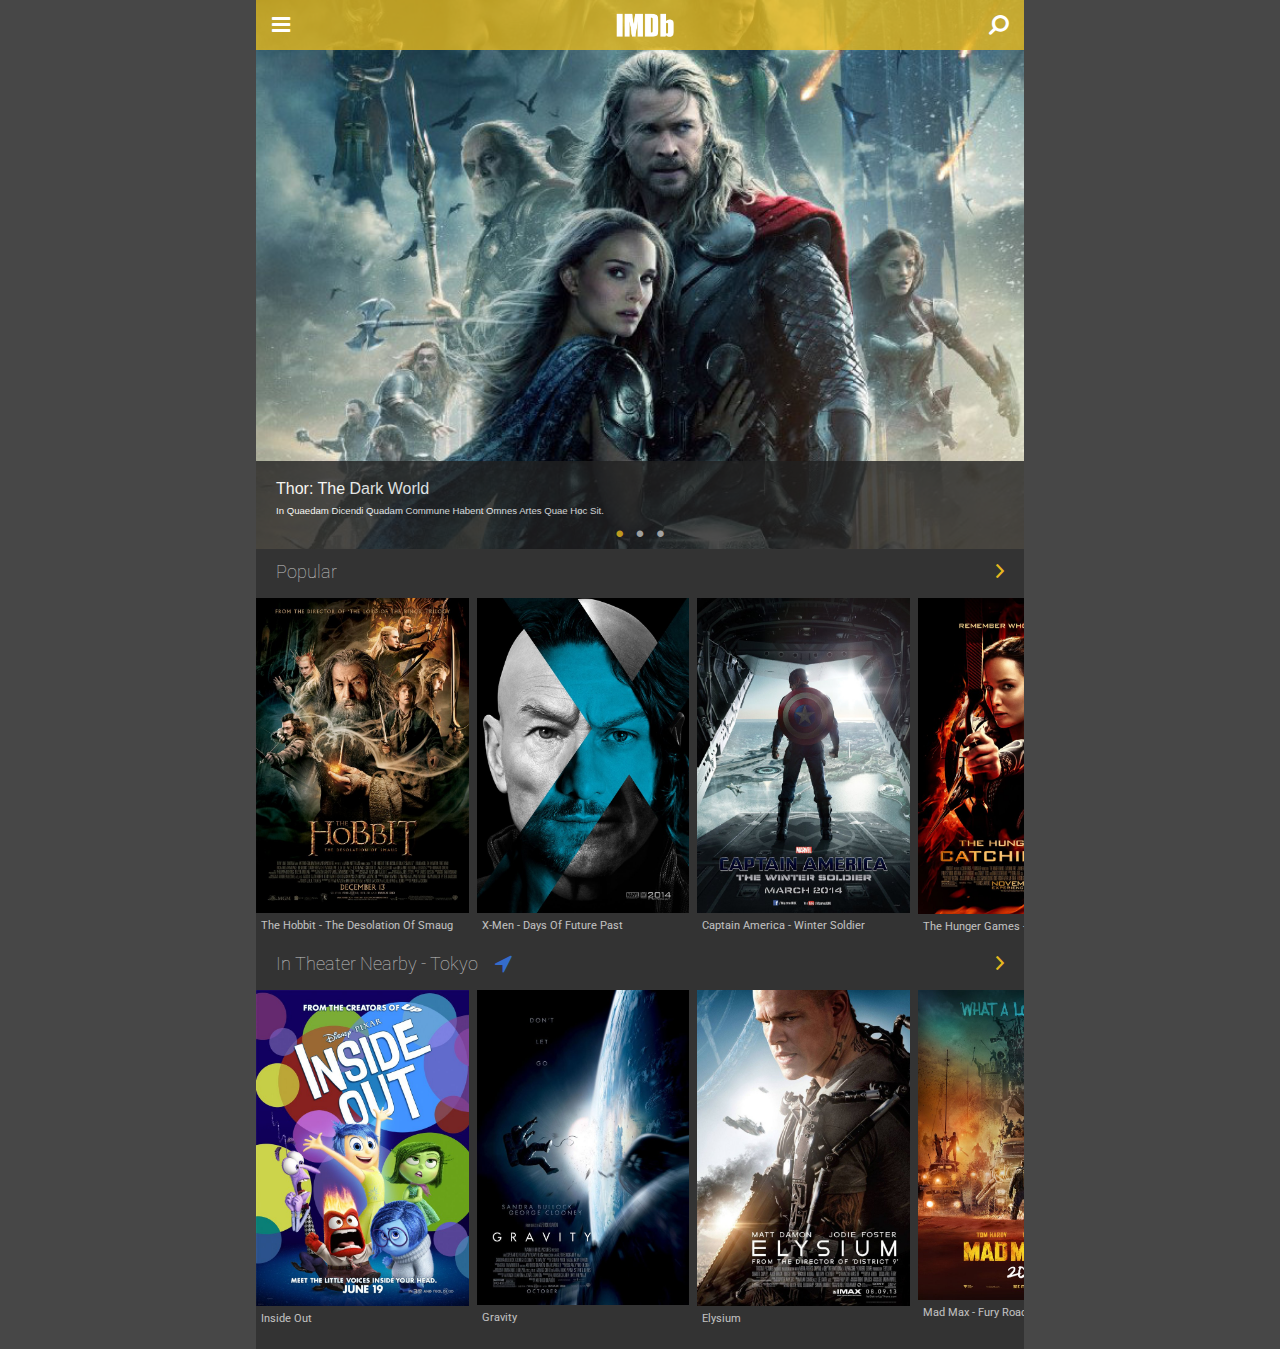
==== commit aa175ccf: "Insert div class page in each page and midofy images sources over 450px" ====
--- a/index.html
+++ b/index.html
@@ -33,13 +33,12 @@
        <div class="hero__wrap slide-viewer">
          <div class="slide-group">
            <div class="hero__slide">
-             <picture>
-               <source media="(min-width: 900px)" srcset="assets/images/thor_poster_resize.jpg">
-               <source media="(min-width: 650px)" srcset="assets/images/thor_poster_resize.jpg">
-                 <a href="thor.html">
-                   <img class="hero__img" src="assets/images/thor_poster_resize.jpg" alt="X as Thors holding Natalie Portman as Y on the movie banner" sizes="100vw">
-                 </a>
-             </picture>
+             <a href="thor.html">
+               <picture>
+                 <source media="(min-width: 450px)" srcset="assets/images/thor_test.jpg">
+                 <img class="hero__img" src="assets/images/thor_poster_resize.jpg" alt="X as Thors holding Natalie Portman as Y on the movie banner" sizes="100vw">
+               </picture>
+             </a>
              <div class="hero__title"> Thor: the dark world <br>
                <span class="hero__sub">
                  In quaedam dicendi quadam commune habent omnes artes quae hoc sit.
@@ -47,32 +46,30 @@
              </div>
            </div>
            <div class="hero__slide hero__slide2">
-            <picture>
-              <source media="(min-width: 900px)" srcset="assets/images/croods_poster_bis_resize.jpg">
-              <source media="(min-width: 650px)" srcset="assets/images/croods_poster_bis_resize.jpg">
-                <a href="croods.html">
-                  <img class="hero__img" src="assets/images/croods_poster_bis_resize.jpg" alt="the croods poster" sizes="100vw">
-                </a>
-            </picture>
-            <div class="hero__title"> The Croods <br>
+             <a href="croods.html">
+               <picture>
+                 <source media="(min-width: 450px)" srcset="assets/images/croods_test.jpg">
+                 <img class="hero__img" src="assets/images/croods_poster_bis_resize.jpg" alt="the croods poster" sizes="100vw">
+               </picture>
+             </a>
+             <div class="hero__title"> The Croods <br>
               <span class="hero__sub">
                 In quaedam dicendi quadam commune habent omnes artes quae hoc sit.
               </span>
             </div>
            </div>
            <div class="hero__slide hero__slide3">
-            <picture>
-              <source media="(min-width: 900px)" srcset="assets/images/john_wick_2_poster_resize.jpg">
-              <source media="(min-width: 650px)" srcset="assets/images/john_wick_2_poster_resize.jpg">
-                <a href="johnwick2.html">
-                  <img class="hero__img" src="assets/images/john_wick_2_poster_resize.jpg" alt="John Wick 2 poster" sizes="100vw">
-                </a>
-            </picture>
-            <div class="hero__title"> John Wick 2 <br>
-             <span class="hero__sub">
-               In quaedam dicendi quadam commune habent omnes artes quae hoc sit.
-             </span>
-           </div>
+             <a href="johnwick2.html">
+               <picture>
+                 <source media="(min-width: 450px)" srcset="assets/images/john_wick_2_test.jpg">
+                 <img class="hero__img" src="assets/images/john_wick_2_poster_resize.jpg" alt="John Wick 2 poster" sizes="100vw">
+               </picture>
+             </a>
+             <div class="hero__title"> John Wick 2 <br>
+               <span class="hero__sub">
+                 In quaedam dicendi quadam commune habent omnes artes quae hoc sit.
+               </span>
+             </div>
           </div>
          </div><!-- slide-group -->
          <div class="slide-buttons"></div>
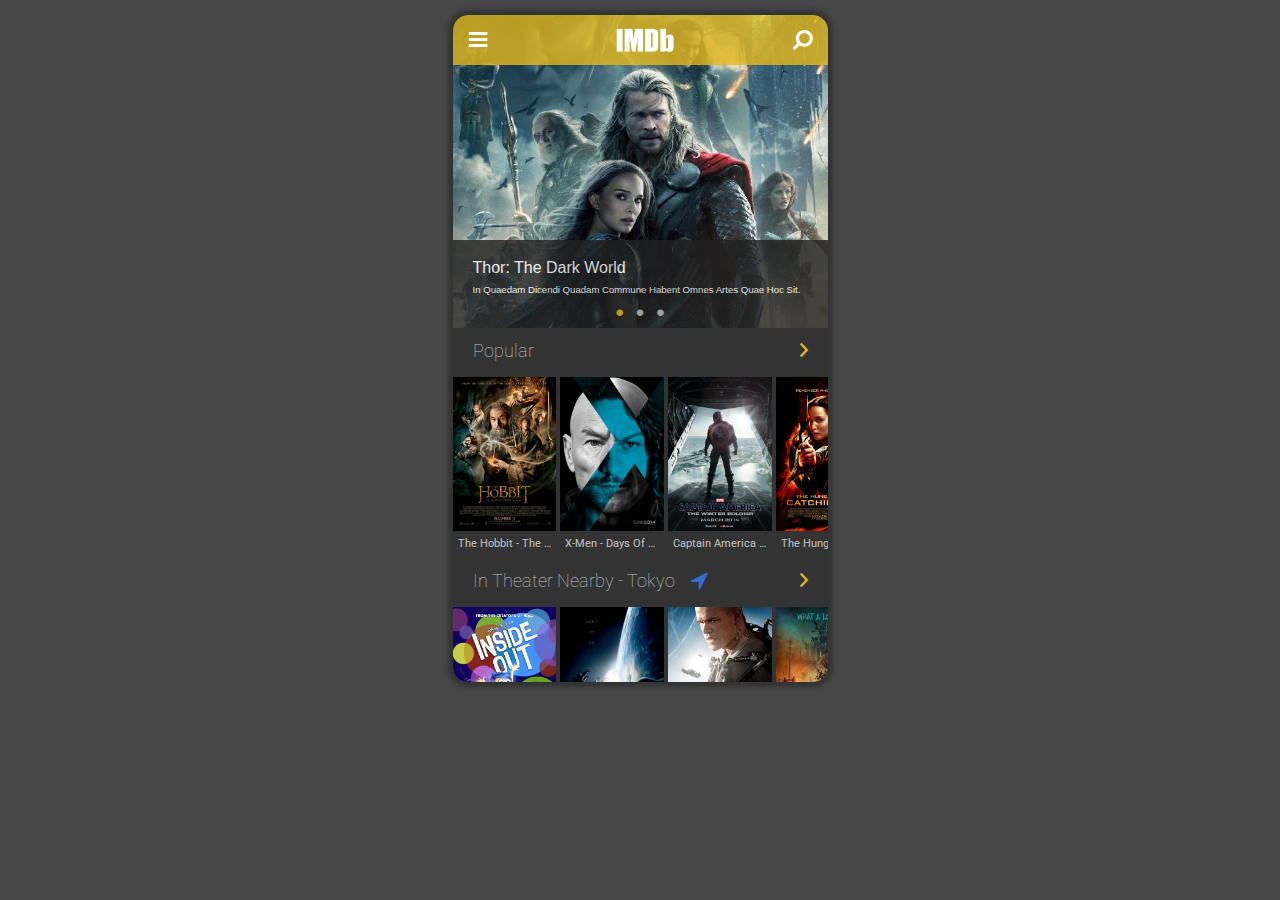
==== commit 501a2b42: "Fix bug due to the picture element" ====
--- a/index.html
+++ b/index.html
@@ -33,43 +33,34 @@
        <div class="hero__wrap slide-viewer">
          <div class="slide-group">
            <div class="hero__slide">
-             <a href="thor.html">
-               <picture>
-                 <source media="(min-width: 450px)" srcset="assets/images/thor_test.jpg">
-                 <img class="hero__img" src="assets/images/thor_poster_resize.jpg" alt="X as Thors holding Natalie Portman as Y on the movie banner" sizes="100vw">
-               </picture>
-             </a>
-             <div class="hero__title"> Thor: the dark world <br>
-               <span class="hero__sub">
+              <a href="thor.html">
+                <img class="hero__img" src="assets/images/thor_poster_resize.jpg" alt="X as Thors holding Natalie Portman as Y on the movie banner" sizes="100vw">
+              </a>
+            <div class="hero__title"> Thor: the dark world <br>
+              <span class="hero__sub">
                  In quaedam dicendi quadam commune habent omnes artes quae hoc sit.
                </span>
              </div>
            </div>
            <div class="hero__slide hero__slide2">
              <a href="croods.html">
-               <picture>
-                 <source media="(min-width: 450px)" srcset="assets/images/croods_test.jpg">
-                 <img class="hero__img" src="assets/images/croods_poster_bis_resize.jpg" alt="the croods poster" sizes="100vw">
-               </picture>
+                <img class="hero__img" src="assets/images/croods_poster_bis_resize.jpg" alt="the croods poster" sizes="100vw">
              </a>
              <div class="hero__title"> The Croods <br>
-              <span class="hero__sub">
-                In quaedam dicendi quadam commune habent omnes artes quae hoc sit.
-              </span>
-            </div>
-           </div>
-           <div class="hero__slide hero__slide3">
-             <a href="johnwick2.html">
-               <picture>
-                 <source media="(min-width: 450px)" srcset="assets/images/john_wick_2_test.jpg">
-                 <img class="hero__img" src="assets/images/john_wick_2_poster_resize.jpg" alt="John Wick 2 poster" sizes="100vw">
-               </picture>
-             </a>
-             <div class="hero__title"> John Wick 2 <br>
                <span class="hero__sub">
                  In quaedam dicendi quadam commune habent omnes artes quae hoc sit.
                </span>
              </div>
+           </div>
+           <div class="hero__slide hero__slide3">
+              <a href="johnwick2.html">
+                <img class="hero__img" src="assets/images/john_wick_2_poster_resize.jpg" alt="John Wick 2 poster" sizes="100vw">
+              </a>
+           <div class="hero__title"> John Wick 2 <br>
+             <span class="hero__sub">
+               In quaedam dicendi quadam commune habent omnes artes quae hoc sit.
+             </span>
+           </div>
           </div>
          </div><!-- slide-group -->
          <div class="slide-buttons"></div>
@@ -195,7 +186,8 @@
        </div>
      </section>
    </div>
-   <script src="assets/scripts/jquery-3.2.1.min.js"></script>
+
+     <script src="assets/scripts/jquery-3.2.1.min.js"></script>
    <script src="assets/scripts/main.js"></script>
  </body>
  </html>
--- a/assets/sass/main.css
+++ b/assets/sass/main.css
@@ -79,18 +79,13 @@
 /* ------------------------------------------------ BASE
 */
 body {
-  background-color: rgba(51, 51, 51, 0.9);
-  color: #fff;
+  background-color: #474747;
+  /* disable selected element avoiding turning blue on multiple clicks.*/
   -webkit-user-select: none;
-  /* Chrome/Safari */
   -moz-user-select: none;
-  /* Firefox */
   -ms-user-select: none;
-  /* IE10+ */
-  /* Rules below not implemented in browsers yet */
   -o-user-select: none;
-  user-select: none;
-  /* To target IE9 downwards and Opera the html attribute unselectable must be used instead: <div unselectable="on">Test Text</div> */ }
+  user-select: none; }
 
 a {
   display: block;
@@ -152,39 +147,37 @@
 
 /* --------------------------------------------- MODULES
 */
-/* ---------------------------------- header-top
-*/
 .page {
   position: relative;
-  /*for the header to adjust with fixed position*/
-  margin: 0 auto;
-  max-width: 768px;
-  /* no width. if page not 100%, nothing is responsive*/
-  min-width: 300px;
-  background-color: #333; }
-
+  width: 375px;
+  height: 667px;
+  margin: 15px auto;
+  box-shadow: 0 0 5px 5px #333;
+  background-color: #333;
+  border-radius: 15px;
+  color: #fff;
+  overflow-y: scroll; }
+
+/* ---------------------------------- header-top
+*/
 .header {
   position: absolute;
-  width: 768px;
-  /*over 768px use fixed width so it adapts to */
+  width: 375px;
   background-color: #e6b91e;
   /*for browser support if transparent not supported*/
   background-color: rgba(230, 185, 30, 0.8);
+  border-radius: 15px 15px 0 0;
   z-index: 6; }
 
-@media (max-width: 768px) {
-  /* only to make the header responsive under 768px. the page merge with viewport under 768px so 100% is ok. 100vw too*/
-  .header {
-    width: 100%; } }
 .header__top {
   display: flex; }
 
 .logo__container {
   display: flex;
   width: calc(100% - 100px);
+  padding-left: 10px;
   justify-content: center;
-  align-items: center;
-  padding-left: 10px; }
+  align-items: center; }
 
 .logo__img {
   max-width: 70px;
@@ -253,12 +246,11 @@
     display: block; }
 
 .hero__content {
-  width: 100vw;
+  width: 100%;
   border-bottom: 2px solid #e6b91e; }
 
 .hero__img {
-  width: 100vw;
-  min-width: 300px; }
+  width: 100%; }
 
 .hero__title {
   position: absolute;
@@ -344,6 +336,7 @@
   flex-wrap: nowrap; }
 
 .poster {
+  display: inline-block;
   width: calc((100% - 3%)/7);
   max-width: 214px;
   margin-right: .5%;
@@ -406,10 +399,11 @@
 
 .infos__items {
   padding: 0 5px;
-  margin-right: 4px;
+  margin: 1px 3px 0 0;
   font-size: 0.6em;
   border: 1px solid rgba(255, 255, 255, 0.7);
-  border-radius: 8px; }
+  border-radius: 8px;
+  cursor: pointer; }
 
 .infos__items_time {
   border: inherit; }
@@ -418,7 +412,7 @@
   padding: 15px 20px;
   font-family: 'Roboto', sans-serif;
   font-weight: 100;
-  font-size: 0.9em;
+  font-size: 0.8em;
   text-align: justify;
   opacity: 0.8; }
 
